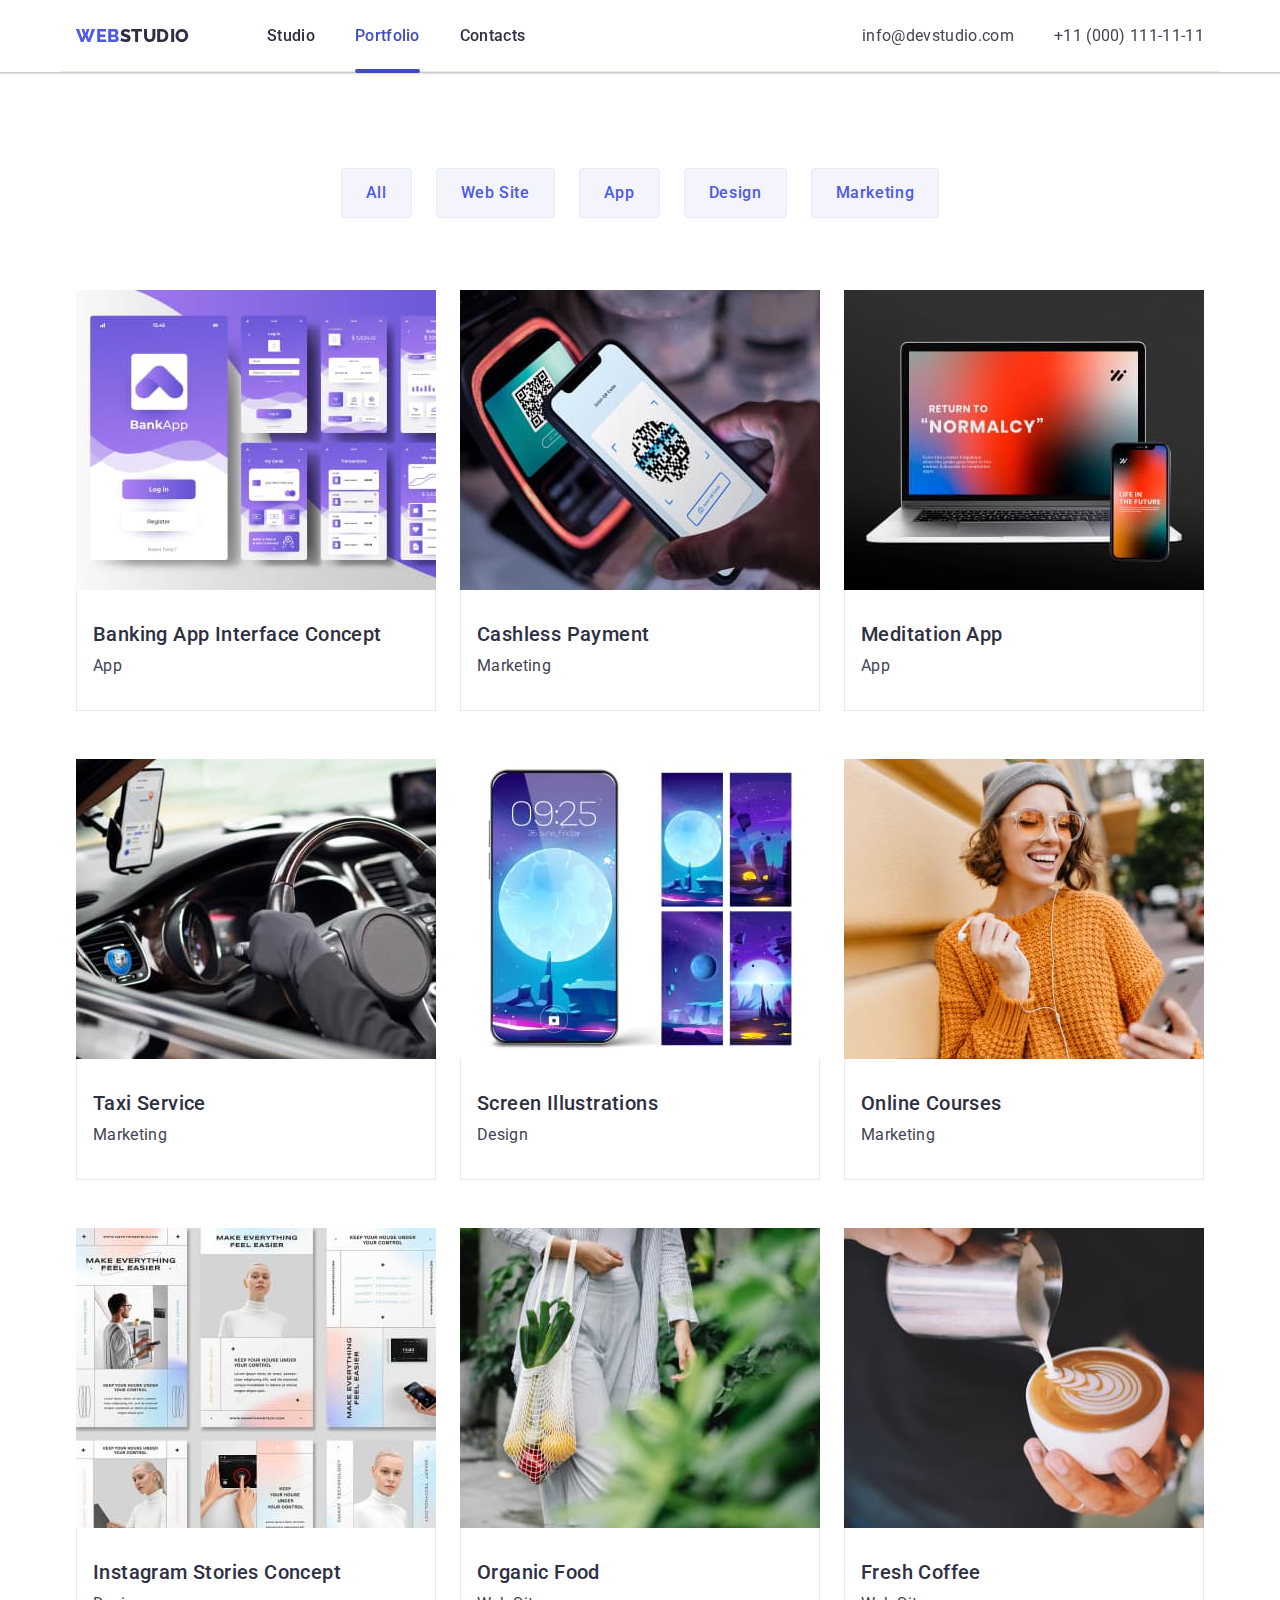
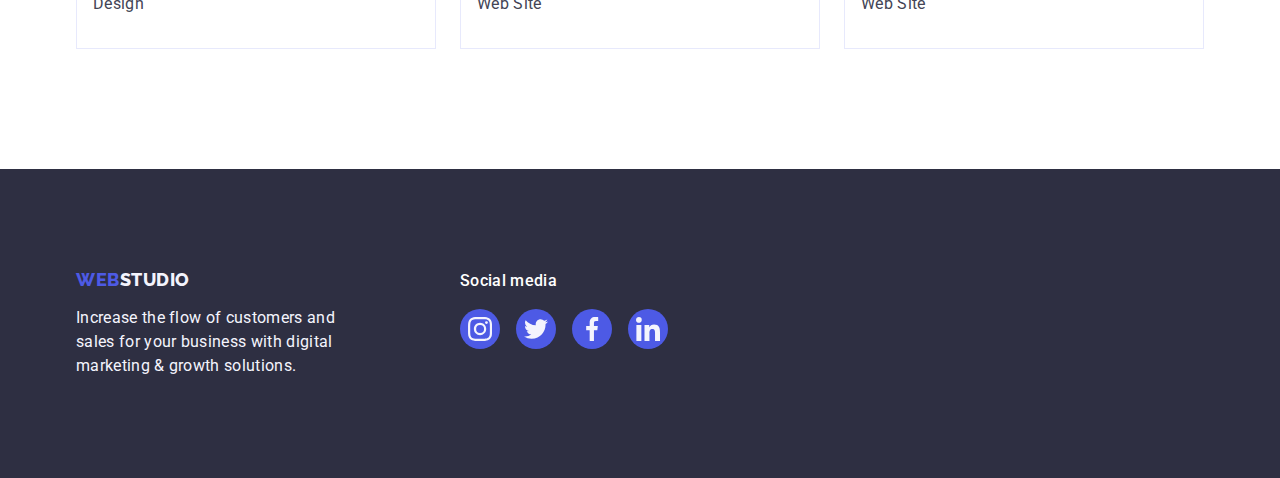
==== portfolio.html @ e68cadf0 "Initial commit" ====
<!DOCTYPE html>
<html lang="en">
  <head>
    <meta charset="UTF-8" />
    <meta name="viewport" content="width=device-width, initial-scale=1.0" />
    <!--
      ================================
          Style normalization link
      ================================
    -->
    <link
      rel="stylesheet"
      href="https://cdn.jsdelivr.net/npm/modern-normalize@2.0.0/modern-normalize.min.css"
    />
    <!--
      ================================
          Fonts
      ================================
    -->
    <link rel="preconnect" href="https://fonts.googleapis.com" />
    <link rel="preconnect" href="https://fonts.gstatic.com" crossorigin />
    <link
      href="https://fonts.googleapis.com/css2?family=Raleway:wght@800&family=Roboto:wght@400;500;700&display=swap"
      rel="stylesheet"
    />
    <!--
        ================================
           Connecting additional pages
        ================================
      -->
    <link rel="stylesheet" href="./css/style.css" />
    <!--
        ================================
           Page's name
        ================================
      -->
    <title>Portfolio</title>
  </head>

  <body>
    <header class="section header">
      <!--
        ================================
           Top line
        ================================
      -->
      <div class="top-line placement-in-a-line container">
        <nav class="placement-in-a-line nav">
          <!--Logo-->
          <a class="link logo" href="./index.html">
            web<span class="logo-studio">Studio</span>
          </a>

          <ul class="placement-in-a-line list navigation-box">
            <li>
              <a class="link text-link" href="./index.html"> Studio </a>
            </li>

            <li>
              <a class="link text-link current" href="./portfolio.html">
                Portfolio
              </a>
            </li>

            <li class="link-box">
              <a class="link text-link" href=""> Contacts </a>
            </li>
          </ul>
        </nav>

        <address class="contacts">
          <ul class="list placement-in-a-line navigation-box">
            <li>
              <a class="link contact-box" href="mailto:info@devstudio.com">
                info@devstudio.com
              </a>
            </li>

            <li>
              <a class="link contact-box" href="tel:+110001111111">
                +11 (000) 111-11-11
              </a>
            </li>
          </ul>
        </address>
      </div>
    </header>

    <main>
      <section class="section portfolio">
        <div class="container">
          <h1 class="visually-hidden">Our projects</h1>
          <!--
         ================================
             Filter
         ================================
        -->
          <ul class="list placement-in-a-line filter-button-box">
            <li>
              <button class="portfolio-button" type="button">All</button>
            </li>
            <li>
              <button class="portfolio-button" type="button">Web Site</button>
            </li>
            <li>
              <button class="portfolio-button" type="button">App</button>
            </li>
            <li>
              <button class="portfolio-button" type="button">Design</button>
            </li>
            <li>
              <button class="portfolio-button" type="button">Marketing</button>
            </li>
          </ul>

          <!--
         ================================
             Our projects
         ================================
        -->
          <ul class="list placement-in-a-line project-cards">
            <li class="card-of-project">
              <a class="link project-link" href="">
                <div class="parents-img-project">
                  <img
                    src="./images/portfolio-images/img11-1.jpg"
                    alt="Banking App Interface Concept's photo"
                    width="360"
                  />
                  <p class="project-text">
                    14 Stylish and User-Friendly App Design Concepts · Task
                    Manager App · Calorie Tracker App · Exotic Fruit Ecommerce
                    App · Cloud Storage App
                  </p>
                </div>
                <div class="description-project-card">
                  <h2 class="card-project-name">
                    Banking App Interface Concept
                  </h2>
                  <p class="card-project-text">App</p>
                </div>
              </a>
            </li>

            <li class="card-of-project">
              <a class="link project-link" href="">
                <div class="parents-img-project">
                  <img
                    class="portfolio-img"
                    src="./images/portfolio-images/img11-2.jpg"
                    alt="Cashless Payment's photo"
                    width="360"
                  />
                  <p class="project-text">
                    14 Stylish and User-Friendly App Design Concepts · Task
                    Manager App · Calorie Tracker App · Exotic Fruit Ecommerce
                    App · Cloud Storage App
                  </p>
                </div>
                <div class="description-project-card">
                  <h2 class="card-project-name">Cashless Payment</h2>
                  <p class="card-project-text">Marketing</p>
                </div>
              </a>
            </li>

            <li class="card-of-project">
              <a class="link project-link" href="">
                <div class="parents-img-project">
                  <img
                    src="./images/portfolio-images/img11-3.jpg"
                    alt="Meditation App's photo"
                    width="360"
                  />
                  <p class="project-text">
                    14 Stylish and User-Friendly App Design Concepts · Task
                    Manager App · Calorie Tracker App · Exotic Fruit Ecommerce
                    App · Cloud Storage App
                  </p>
                </div>
                <div class="description-project-card">
                  <h2 class="card-project-name">Meditation App</h2>
                  <p class="card-project-text">App</p>
                </div>
              </a>
            </li>

            <li class="card-of-project">
              <a class="link project-link" href="">
                <div class="parents-img-project">
                  <img
                    src="./images/portfolio-images/img12-1.jpg"
                    alt="Taxi Service's photo"
                    width="360"
                  />
                  <p class="project-text">
                    14 Stylish and User-Friendly App Design Concepts · Task
                    Manager App · Calorie Tracker App · Exotic Fruit Ecommerce
                    App · Cloud Storage App
                  </p>
                </div>
                <div class="description-project-card">
                  <h2 class="card-project-name">Taxi Service</h2>
                  <p class="card-project-text">Marketing</p>
                </div>
              </a>
            </li>

            <li class="card-of-project">
              <a class="link project-link" href="">
                <div class="parents-img-project">
                  <img
                    src="./images/portfolio-images/img12-2.jpg"
                    alt="Screen Illustrations's photo"
                    width="360"
                  />
                  <p class="project-text">
                    14 Stylish and User-Friendly App Design Concepts · Task
                    Manager App · Calorie Tracker App · Exotic Fruit Ecommerce
                    App · Cloud Storage App
                  </p>
                </div>
                <div class="description-project-card">
                  <h2 class="card-project-name">Screen Illustrations</h2>
                  <p class="card-project-text">Design</p>
                </div>
              </a>
            </li>

            <li class="card-of-project">
              <a class="link project-link" href="">
                <div class="parents-img-project">
                  <img
                    src="./images/portfolio-images/img12-3.jpg"
                    alt="Online Courses's photo"
                    width="360"
                  />
                  <p class="project-text">
                    14 Stylish and User-Friendly App Design Concepts · Task
                    Manager App · Calorie Tracker App · Exotic Fruit Ecommerce
                    App · Cloud Storage App
                  </p>
                </div>
                <div class="description-project-card">
                  <h2 class="card-project-name">Online Courses</h2>
                  <p class="card-project-text">Marketing</p>
                </div>
              </a>
            </li>

            <li class="card-of-project">
              <a class="link project-link" href="">
                <div class="parents-img-project">
                  <img
                    src="./images/portfolio-images/img13-1.jpg"
                    alt="Instagram Stories Concept's photo"
                    width="360"
                  />
                  <p class="project-text">
                    14 Stylish and User-Friendly App Design Concepts · Task
                    Manager App · Calorie Tracker App · Exotic Fruit Ecommerce
                    App · Cloud Storage App
                  </p>
                </div>
                <div class="description-project-card">
                  <h2 class="card-project-name">Instagram Stories Concept</h2>
                  <p class="card-project-text">Design</p>
                </div>
              </a>
            </li>

            <li class="card-of-project">
              <a class="link project-link" href="">
                <div class="parents-img-project">
                  <img
                    src="./images/portfolio-images/img13-2.jpg"
                    alt="Organic Food's photo"
                    width="360"
                  />
                  <p class="project-text">
                    14 Stylish and User-Friendly App Design Concepts · Task
                    Manager App · Calorie Tracker App · Exotic Fruit Ecommerce
                    App · Cloud Storage App
                  </p>
                </div>
                <div class="description-project-card">
                  <h2 class="card-project-name">Organic Food</h2>
                  <p class="card-project-text">Web Site</p>
                </div>
              </a>
            </li>

            <li class="card-of-project">
              <a class="link project-link" href="">
                <div class="parents-img-project">
                  <img
                    src="./images/portfolio-images/img13-3.jpg"
                    alt="Fresh Coffee's photo"
                    width="360"
                  />
                  <p class="project-text">
                    14 Stylish and User-Friendly App Design Concepts · Task
                    Manager App · Calorie Tracker App · Exotic Fruit Ecommerce
                    App · Cloud Storage App
                  </p>
                </div>
                <div class="description-project-card">
                  <h2 class="card-project-name">Fresh Coffee</h2>
                  <p class="card-project-text">Web Site</p>
                </div>
              </a>
            </li>
          </ul>
        </div>
      </section>
    </main>

    <!--
      ================================
          Footer
      ================================
    -->
    <footer class="footer-box section">
      <div class="container placement-in-a-line footer-container">
        <div class="footer-logo-box">
          <a class="link logo logo-footer" href="./index.html">
            Web<span class="logo-studio-footer">Studio</span>
          </a>

          <p class="paragraf-box">
            Increase the flow of customers and sales for your business with
            digital marketing & growth solutions.
          </p>
        </div>

        <div>
          <p class="social-title">Social media</p>
          <ul class="placement-in-a-line list social-footer-links">
            <li class="social-links-list">
              <a
                class="link link-icons"
                href="https://www.instagram.com/"
                target="_blank"
              >
                <svg class="icon" width="24" height="24">
                  <use href="./images/icons.svg#icon-f-instagram"></use>
                </svg>
              </a>
            </li>

            <li class="social-links-list">
              <a
                class="link link-icons"
                href="https://twitter.com/"
                target="_blank"
              >
                <svg class="icon" width="24" height="24">
                  <use href="./images/icons.svg#icon-f-twitter"></use>
                </svg>
              </a>
            </li>

            <li class="social-links-list">
              <a
                class="link link-icons"
                href="https://www.facebook.com/"
                target="_blank"
              >
                <svg class="icon" width="24" height="24">
                  <use href="./images/icons.svg#icon-f-facebook"></use>
                </svg>
              </a>
            </li>

            <li class="social-links-list">
              <a
                class="link link-icons"
                href="https://www.linkedin.com/"
                target="_blank"
              >
                <svg class="icon" width="24" height="24">
                  <use href="./images/icons.svg#icon-f-linkedin"></use>
                </svg>
              </a>
            </li>
          </ul>
        </div>
      </div>
    </footer>
  </body>
</html>
---- css/style.css ----
:root {
  --cloud: #f4f4fd;
  --cornflower: #e7e9fc;
  --dairy: #fcfcfc;
  --iris: #4d5ae5;
  --green: #31d0aa;
  --light-slate: #8e8f99;
  --navy-blue: #2e2f42;
  --ocean: #404bbf;
  --white: #fff;
  --slate: #434455;
}

/**
  |============================
  | Base styles
  |============================
*/
body {
  font-family: "Roboto", sans-serif;
  color: var(--slate);
  background: var(--white);
}

*,
*::before,
*::after {
  box-sizing: border-box;
}

.container {
  width: 1158px;
  margin: 0 auto;
  padding: 0 15px;
}

.link {
  text-decoration: none;
}

.list {
  list-style: none;
}

.placement-in-a-line {
  display: flex;
  flex-direction: row;
}

h1,
h2,
h3,
h4,
h5,
h6,
p {
  margin-top: 0;
  margin-bottom: 0;
}

ul,
ol {
  margin-top: 0;
  margin-bottom: 0;
  padding-left: 0;
}

.section {
  margin: 0;
}

img {
  display: block;
  max-width: 100%;
}

.visually-hidden {
  position: absolute;
  width: 1px;
  height: 1px;
  margin: -1px;
  border: 0;
  padding: 0;

  white-space: nowrap;
  clip-path: inset(100%);
  clip: rect(0 0 0 0);
  overflow: hidden;
}

/*
=========================================
      Header
=========================================
*/
.header {
  position: sticky;
  top: 0;
  background-color: var(--white);
  box-shadow: 0px 2px 1px rgba(46, 47, 66, 0.08),
    0px 1px 1px rgba(46, 47, 66, 0.16), 0px 1px 6px rgba(46, 47, 66, 0.08);
}

.top-line {
  display: flex;
  height: 72px;
  align-items: center;
  justify-content: space-between;
  border-bottom: 1px solid #e7e9fc;
}

.nav {
  align-items: center;
}

.logo {
  width: 115px;
  margin-right: 76px;
  font-family: "Raleway", sans-serif;
  font-weight: 800;
  font-size: 18px;
  line-height: 1.17;
  letter-spacing: 0.03em;
  text-transform: uppercase;
  color: var(--iris);
}

.logo-studio {
  color: var(--navy-blue);
}

.navigation-box {
  gap: 40px;
}

.text-link {
  display: block;
  align-items: center;
  justify-content: center;
  position: relative;
  padding: 24px 0;
  font-weight: 500;
  font-size: 16px;
  line-height: 1.5;
  letter-spacing: 0.02em;
  color: var(--navy-blue);
  transition: color 250ms cubic-bezier(0.4, 0, 0.2, 1);
}

.text-link:hover,
.text-link:focus {
  color: var(--ocean);
}

.text-link.current {
  color: var(--ocean);
}

.text-link.current::after {
  content: "";
  position: absolute;
  left: 0;
  bottom: -1px;
  width: 100%;
  height: 4px;
  border-radius: 2px;
  background-color: var(--ocean);
}

.text-link .contacts {
  font-style: normal;
}

.contacts {
  font-style: normal;
}

.contact-box {
  font-size: 16px;
  line-height: 1.5;
  letter-spacing: 0.02em;
  color: var(--slate);
  transition: color 250ms cubic-bezier(0.4, 0, 0.2, 1);
}

.contact-box:hover,
.contact-box:focus {
  color: var(--ocean);
}

/* Main
=============================================
   1. Effective Solutions for Your Business
=============================================
*/
.title-background-box {
  max-width: 1440px;
  margin: 0 auto;
  padding: 188px 0;
  background: var(--navy-blue);
  background-image: linear-gradient(
      to bottom,
      rgba(46, 47, 66, 0.7),
      rgba(46, 47, 66, 0.7)
    ),
    url(../images/main-images/people-office.jpg);
  background-repeat: no-repeat;
  background-position: center;
  background-size: cover;
}

.title-box {
  width: 1358px;
  padding: 188px auto;
}

.main-title {
  max-width: 496px;
  margin-right: auto;
  margin-left: auto;
  margin-bottom: 48px;
  font-size: 56px;
  line-height: 1.07;
  text-align: center;
  letter-spacing: 0.02em;
  color: var(--white);
}

.main-button {
  display: block;
  min-width: 169px;
  height: 56px;
  margin-right: auto;
  margin-left: auto;
  font-family: "Roboto", sans-serif;
  font-weight: 500;
  font-size: 16px;
  line-height: 1.5;
  letter-spacing: 0.04em;
  color: var(--white);
  border: none;
  background-color: var(--iris);
  border-radius: 4px;
  cursor: pointer;
  transition: background-color 250ms cubic-bezier(0.4, 0, 0.2, 1);
}

.main-button:hover,
.main-button:focus {
  background-color: var(--ocean);
  cursor: pointer;
}

/* 
=============================================
   2. Advantages
=============================================
*/
.main-advantages-section {
  padding: 120px 0;
}

.advantages-gap {
  gap: 24px;
}

.icon-box {
  display: flex;
  width: 264px;
  height: 112px;
  margin-bottom: 8px;
  align-items: center;
  justify-content: center;
  background-color: var(--cloud);
  border-radius: 4px;
  margin-bottom: 8px;
}

.advantages-card {
  width: calc((100% - 72px) / 4);
}

.advantages-title {
  margin-bottom: 8px;
  font-weight: 500;
  font-size: 20px;
  line-height: 1.2;
  letter-spacing: 0.02em;
  color: var(--navy-blue);
}

.advantages-text {
  font-size: 16px;
  line-height: 1.5;
  letter-spacing: 0.02em;
  color: var(--slate);
}

/* 
=============================================
   3. What are we doing
=============================================
*/
.main-opportunities-section {
  padding-bottom: 120px;
}

.opportunities-title {
  margin-bottom: 72px;
  font-size: 36px;
  line-height: 1.11;
  text-align: center;
  letter-spacing: 0.02em;
  text-transform: capitalize;
  color: var(--navy-blue);
}

/* 
=============================================
   4. Our Team
=============================================
*/
.main-section-team {
  padding-top: 120px;
  padding-bottom: 120px;
  background-color: var(--cloud);
}

.card {
  box-shadow: 0px 1px 6px rgba(46, 47, 66, 0.08),
    0px 1px 1px rgba(46, 47, 66, 0.16), 0px 2px 1px rgba(46, 47, 66, 0.08);
  border-radius: 0px 0px 4px 4px;
  text-align: center;
  background-color: var(--white);
  transition: background-color 250ms cubic-bezier(0.4, 0, 0.2, 1);
}

.description-card {
  padding: 32px 0;
}

.card-name {
  margin-bottom: 8px;
  font-size: 20px;
  font-weight: 500;
  line-height: 1.2;
  letter-spacing: 0.02em;
  text-align: center;
  color: var(--navy-blue);
}

.card-text {
  margin-bottom: 8px;
  font-size: 16px;
  line-height: 1.5;
  letter-spacing: 0.02em;
  text-align: center;
  color: var(--slate);
}

.social-team-card {
  align-items: center;
  justify-content: center;
  gap: 24px;
}

.social-card-item {
  width: 40px;
  height: 40px;
}

.link-team-icons {
  display: flex;
  align-items: center;
  justify-content: center;
  width: 100%;
  height: 100%;
  border-radius: 50%;
  fill: var(--cloud);
  background-color: var(--iris);
  transition: background-color 250ms cubic-bezier(0.4, 0, 0.2, 1);
}

.link-team-icons:hover,
.link-team-icons:focus {
  background-color: var(--ocean);
}

.icon {
  fill: var(--cloud);
}

/**
  |============================
  | 5. Customers
  |============================
*/

.customers {
  padding: 120px 0;
}

.customers-list {
  gap: 24px;
}

.customers-link-list {
  width: calc((100% - 120px) / 6);
  height: 88px;
}

.customers-link {
  width: 100%;
  height: 100%;
  border: 1px solid var(--light-slate);
  border-radius: 4px;
  display: flex;
  justify-content: center;
  align-items: center;
  color: var(--light-slate);
  fill: var(--light-slate);
  transition: border-color 250ms cubic-bezier(0.4, 0, 0.2, 1),
    color 250ms cubic-bezier(0.4, 0, 0.2, 1);
}

.customers-link:hover,
.customers-link:focus {
  fill: var(--ocean);
  color: var(--ocean);
  border-color: var(--ocean);
}
/* 
=============================================
   Portfolio
=============================================
*/
.portfolio {
  padding-top: 96px;
  padding-bottom: 120px;
}

.filter-button-box {
  margin-bottom: 72px;
  gap: 24px;
  justify-content: center;
}

.portfolio-button {
  display: block;
  padding: 12px 24px 12px 24px;
  font-family: "Roboto", sans-serif;
  font-weight: 500;
  font-size: 16px;
  line-height: 1.5;
  letter-spacing: 0.04em;
  color: var(--iris);
  background-color: var(--cloud);
  border-radius: 4px;
  border: 1px solid var(--cornflower);
  transition: color 250ms cubic-bezier(0.4, 0, 0.2, 1),
    background-color 250ms cubic-bezier(0.4, 0, 0.2, 1),
    border-color 250ms cubic-bezier(0.4, 0, 0.2, 1),
    box-shadow 250ms cubic-bezier(0.4, 0, 0.2, 1);
}

.portfolio-button:hover,
.portfolio-button:focus {
  color: var(--white);
  background-color: var(--ocean);
  cursor: pointer;
  border: 1px solid transparent;

  box-shadow: 0px 3px 1px rgba(0, 0, 0, 0.1), 0px 2px 1px rgba(0, 0, 0, 0.08),
    0px 2px 2px rgba(0, 0, 0, 0.12);
}

.project-cards {
  flex-wrap: wrap;
  column-gap: 24px;
  row-gap: 48px;
}

.card-of-project {
}

.project-link {
  display: block;
  transition: box-shadow 250ms cubic-bezier(0.4, 0, 0.2, 1);
}

.project-link:hover,
.project-link:focus {
  box-shadow: 0px 1px 6px rgba(46, 47, 66, 0.08),
    0px 1px 1px rgba(46, 47, 66, 0.16), 0px 2px 1px rgba(46, 47, 66, 0.08);
}

.parents-img-project {
  position: relative;
  overflow: hidden;
}

.project-link:hover .project-text,
.project-link:focus .project-text {
  box-shadow: 0px 1px 6px rgba(46, 47, 66, 0.08),
    0px 1px 1px rgba(46, 47, 66, 0.16), 0px 2px 1px rgba(46, 47, 66, 0.08);
  transform: translateY(0%);
}

.project-text {
  position: absolute;
  top: 0;
  left: 0;
  width: 100%;
  height: 100%;
  transform: translateY(100%);
  transition: transform 250ms cubic-bezier(0.4, 0, 0.2, 1);
  padding: 40px 32px;
  font-size: 16px;
  line-height: 1.5;
  letter-spacing: 0.02em;
  color: var(--cloud);
  background: var(--iris);
}

.card-of-project:hover .project-text,
.card-of-project:focus .project-text {
  transform: translateY(0);
}

.description-project-card {
  padding: 32px 16px;
  border: 1px solid var(--cornflower);
  border-top: none;
}

.filter-button-box {
}
.card-project-name {
  margin-bottom: 8px;
  font-size: 20px;
  font-weight: 500;
  line-height: 1.2;
  letter-spacing: 0.02em;
  color: var(--navy-blue);
}

.card-project-text {
  font-size: 16px;
  line-height: 1.5;
  letter-spacing: 0.02em;
  color: var(--slate);
}

/* 
=============================================
   Footer
=============================================
*/
.footer-box {
  padding: 100px 0;
}

.footer-container {
  align-items: baseline;
}

.footer-logo-box {
  margin-right: 120px;
}

.logo-footer {
  display: inline-block;
  margin-bottom: 16px;
}

.logo-studio-footer {
  color: var(--cloud);
}

.footer-box {
  background: var(--navy-blue);
}

.paragraf-box {
  width: 264px;
  line-height: 1.5;
  letter-spacing: 0.02em;
  color: var(--cloud);
}

.social-title {
  margin-bottom: 16px;
  font-size: 16px;
  font-weight: 500;
  line-height: 1.5;
  letter-spacing: 0.02em;
  color: var(--white);
}

.social-footer-links {
  display: flex;
  gap: 16px;
  flex-shrink: 0;
  align-self: flex-end;
}

.social-footer-links .link-icons {
  display: flex;
  justify-content: center;
  align-items: center;
  width: 40px;
  height: 40px;
  border-radius: 50%;
  fill: var(--cloud);
  background-color: var(--iris);
  transition: background-color 250ms cubic-bezier(0.4, 0, 0.2, 1);
}

.link-icons:hover,
.link-icons:focus {
  background-color: var(--green);
}

/**
  |============================
  | Modal window
  |============================
*/

.data-modal {
  position: fixed;
  top: 0;
  left: 0;
  width: 100%;
  height: 100%;
  background-color: rgba(46, 47, 66, 0.4);
  transition: opacity 250ms cubic-bezier(0.4, 0, 0.2, 1),
    visibility 250ms cubic-bezier(0.4, 0, 0.2, 1);
}

.is-hidden {
  opacity: 0;
  visibility: hidden;
  pointer-events: none;
}

.modal-card {
  position: absolute;
  top: 50%;
  left: 50%;
  transform: translate(-50%, -50%) scale(1);
  width: 408px;
  min-height: 584px;
  background: var(--dairy);
  box-shadow: 0px 1px 1px rgba(0, 0, 0, 0.14), 0px 1px 3px rgba(0, 0, 0, 0.12),
    0px 2px 1px rgba(0, 0, 0, 0.2);
  border-radius: 4px;
  transition: transform 250ms cubic-bezier(0.4, 0, 0.2, 1);
}

.data-modal-close {
  position: absolute;
  top: 24px;
  right: 24px;
  width: 24px;
  height: 24px;
  border-radius: 50%;
  display: flex;
  align-items: center;
  justify-content: center;
  background-color: var(--cornflower);
  border: 1px solid rgba(0, 0, 0, 0.1);
  padding: 0;
  cursor: pointer;
  transition: background-color 250ms cubic-bezier(0.4, 0, 0.2, 1),
    border 250ms cubic-bezier(0.4, 0, 0.2, 1);
}

.data-modal-close:hover,
.data-modal-close:focus {
  background-color: var(--ocean);
  border: none;
  fill: var(--white);
}

.icon-modal {
  scale: 3;
  transition: fill 250ms cubic-bezier(0.4, 0, 0.2, 1);
}

.icon-modal:hover,
.icon-modal:focus {
  fill: var(--white);
  fill: #ffffff;
}
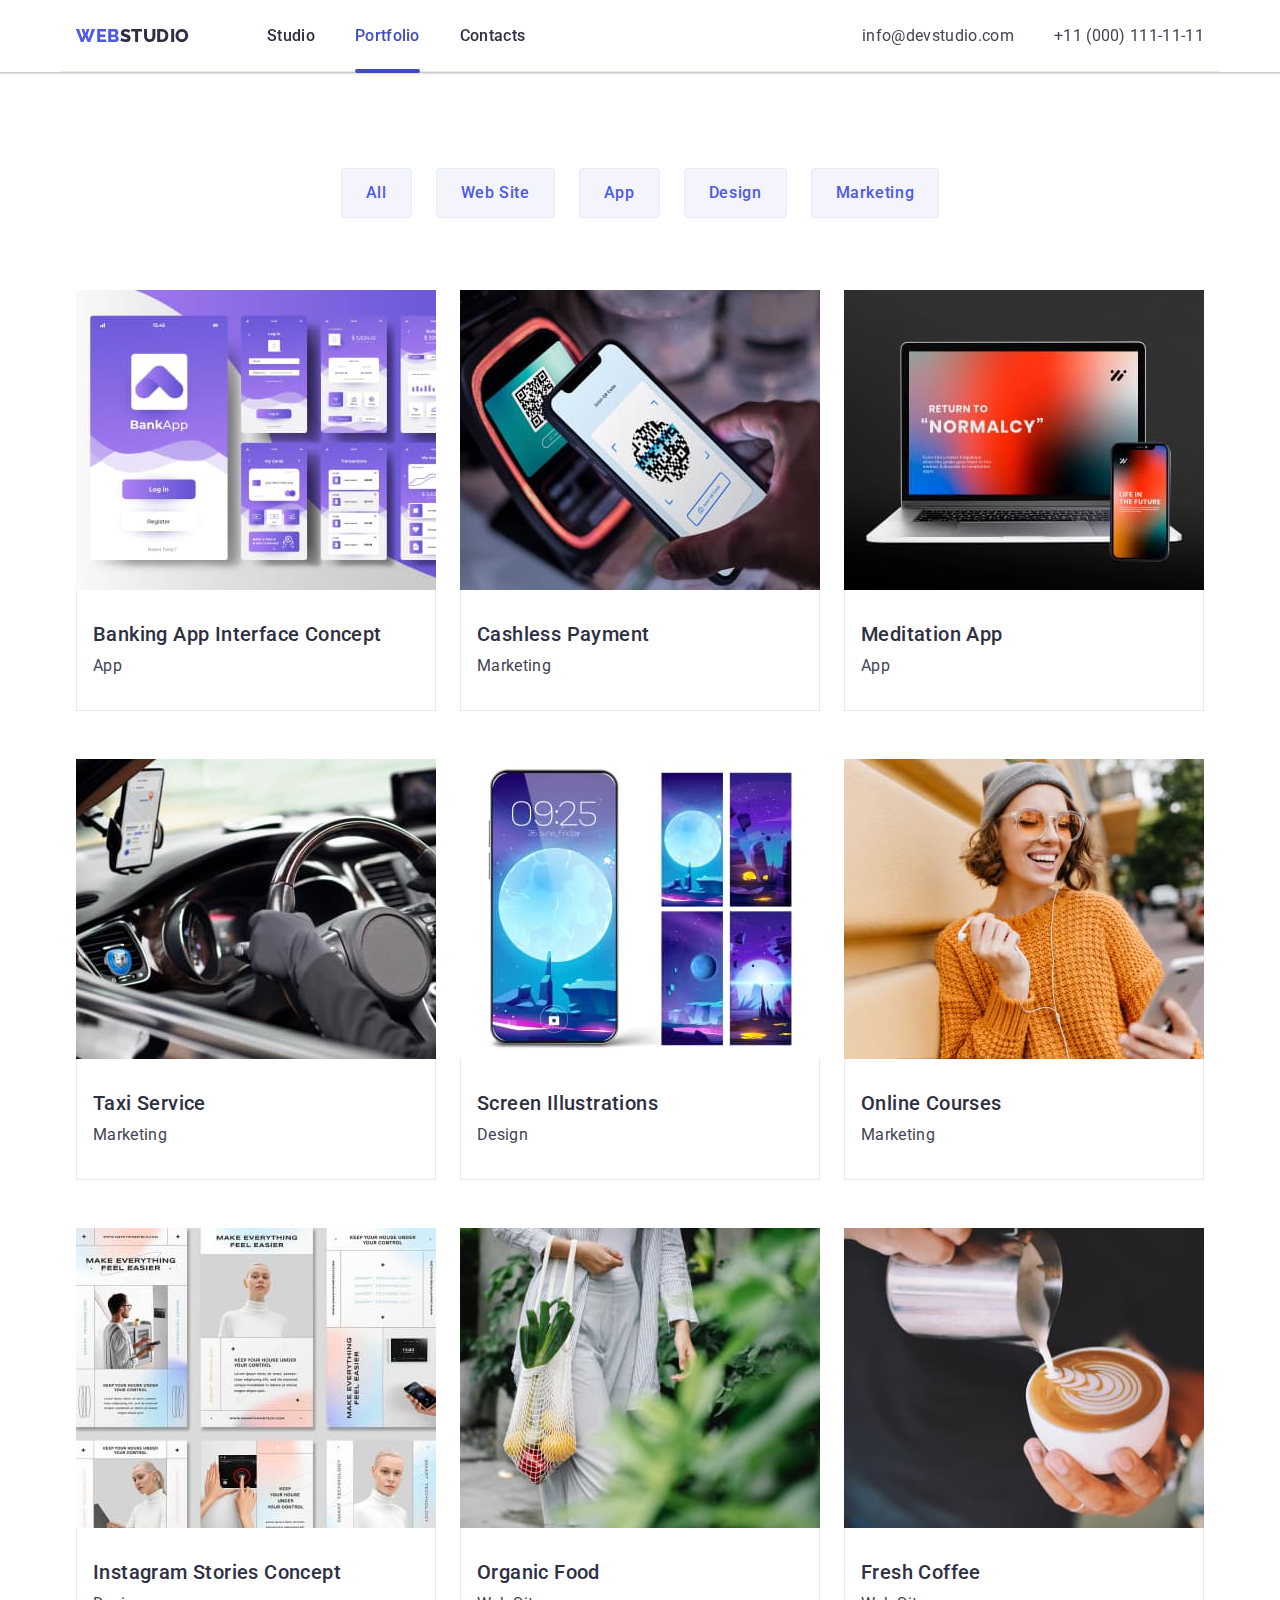
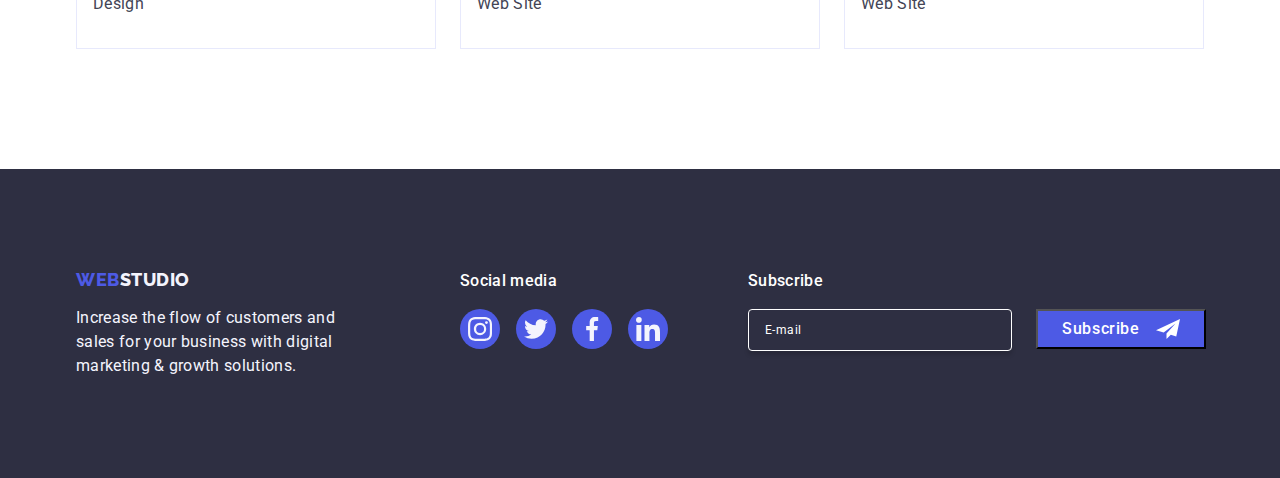
==== commit 4db14d79: "Add subscribe in portfolio footer" ====
--- a/portfolio.html
+++ b/portfolio.html
@@ -385,6 +385,25 @@
             </li>
           </ul>
         </div>
+
+        <div class="placement-in-a-line footer-subscribe">
+          <label class="social-title" for="useremail">
+            Subscribe
+            <input
+              class="subscribe-imput"
+              type="email"
+              name="useremail"
+              placeholder="E-mail"
+              required
+            />
+          </label>
+          <button class="subscribe-button" type="submit">
+            Subscribe
+            <svg class="subscribe-icon" width="24" height="24">
+              <use href="./images/icons.svg#plane-icon"></use>
+            </svg>
+          </button>
+        </div>
       </div>
     </footer>
   </body>
--- a/css/style.css
+++ b/css/style.css
@@ -6,6 +6,7 @@
   --green: #31d0aa;
   --light-slate: #8e8f99;
   --navy-blue: #2e2f42;
+  --navy-blue-modal: rgba(46, 47, 66, 0.4);
   --ocean: #404bbf;
   --white: #fff;
   --slate: #434455;
@@ -72,6 +73,10 @@
 img {
   display: block;
   max-width: 100%;
+}
+
+input {
+  font-family: inherit;
 }
 
 .visually-hidden {
@@ -621,6 +626,54 @@
   background-color: var(--green);
 }
 
+.footer-subscribe {
+  margin-left: 80px;
+  gap: 24px;
+  align-items: flex-start;
+}
+
+.subscribe-imput {
+  min-width: 264px;
+  min-height: 40px;
+  margin-top: 16px;
+  padding: 8px 16px;
+  font-size: 12px;
+  font-weight: 400;
+  line-height: 2;
+  letter-spacing: 0.04em;
+  border-radius: 4px;
+  border: 1px solid var(--white);
+  box-shadow: 0px 4px 4px 0px rgba(0, 0, 0, 0.15);
+  color: var(--white);
+  background-color: var(--navy-blue);
+}
+
+.subscribe-imput::placeholder {
+  font-size: 12px;
+  font-weight: 400;
+  line-height: 2;
+  letter-spacing: 0.04em;
+
+  color: var(--white);
+  background-color: var(--navy-blue);
+}
+
+.subscribe-button {
+  display: flex;
+  margin-top: 40px;
+  padding: 8px 24px;
+  gap: 16px;
+  max-height: 40px;
+  align-items: center;
+  font-size: 16px;
+  font-weight: 500;
+  line-height: 1.5;
+  letter-spacing: 0.04em;
+  color: var(--white);
+  fill: var(--white);
+  background-color: var(--iris);
+}
+
 /**
   |============================
   | Modal window
@@ -651,6 +704,7 @@
   transform: translate(-50%, -50%) scale(1);
   width: 408px;
   min-height: 584px;
+  padding: 72px 24px 24px 24px;
   background: var(--dairy);
   box-shadow: 0px 1px 1px rgba(0, 0, 0, 0.14), 0px 1px 3px rgba(0, 0, 0, 0.12),
     0px 2px 1px rgba(0, 0, 0, 0.2);
@@ -693,3 +747,123 @@
   fill: var(--white);
   fill: #ffffff;
 }
+
+.form-title {
+  margin-bottom: 16px;
+  color: var(--navy-blue);
+  text-align: center;
+  font-size: 16px;
+  font-weight: 500;
+  line-height: 1.5;
+  letter-spacing: 0.02em;
+}
+
+.form-box {
+  display: flex;
+  flex-direction: column;
+  gap: 8px;
+}
+
+.form-subtitle {
+  display: flex;
+  flex-direction: column;
+  color: var(--light-slate);
+  font-size: 12px;
+  line-height: 1.17;
+  letter-spacing: 0.04em;
+}
+
+.form-imput {
+  margin-top: 4px;
+  width: 360px;
+  height: 36px;
+  border-radius: 4px;
+  border: 1px solid var(--navy-blue-modal);
+  transition: border-color 250ms cubic-bezier(0.4, 0, 0.2, 1);
+}
+
+.form-imput:hover + .input-icon,
+.form-imput:focus + .input-icon {
+  border-color: var(--iris);
+}
+
+.form-accept:checked + .form-subtitle {
+  background-color: var(--ocean);
+  fill: #f4f4fd;
+  border: none;
+}
+
+.form-imput::placeholder {
+  border-color: var(--iris);
+}
+
+.form-textarea {
+  resize: none;
+  margin-top: 4px;
+  padding: 8px 16px;
+  width: 360px;
+  height: 102px;
+  border-radius: 4px;
+  border: 1px solid var(--navy-blue-modal);
+}
+
+.form-textarea::placeholder {
+  color: var(--navy-blue-modal);
+  font-size: 12px;
+  font-weight: 400;
+  line-height: 1.17;
+  letter-spacing: 0.04em;
+}
+
+.form-accept-box {
+  margin: 8px 0 24px 0;
+  padding: 0;
+}
+
+.form-accept {
+  width: 16px;
+  height: 16px;
+  margin-right: 8px;
+  border-radius: 2px;
+  border: 1px solid var(--navy-blue-modal);
+}
+
+.form-accept:checked + .form-accept-box > .form-text-accept {
+  background-color: var(--ocean);
+  fill: #f4f4fd;
+  border: none;
+}
+
+.form-text-accept {
+  margin: 0;
+  padding: 0;
+  color: var(--light-slate);
+  font-size: 12px;
+  font-weight: 400;
+  line-height: 1.16;
+  letter-spacing: 0.04em;
+}
+
+.form-button {
+  padding: 16px 64px;
+  align-self: center;
+
+  color: var(--white);
+  background-color: var(--iris);
+  font-size: 16px;
+  font-weight: 500;
+  line-height: 1.5;
+  letter-spacing: 0.04em;
+  transition: background-color 250ms cubic-bezier(0.4, 0, 0.2, 1);
+}
+
+.form-button:hover,
+.form-button:focus {
+  background-color: var(--ocean);
+  cursor: pointer;
+}
+
+.form-button:disabled {
+  background-color: var(--light-slate);
+  cursor: not-allowed;
+}
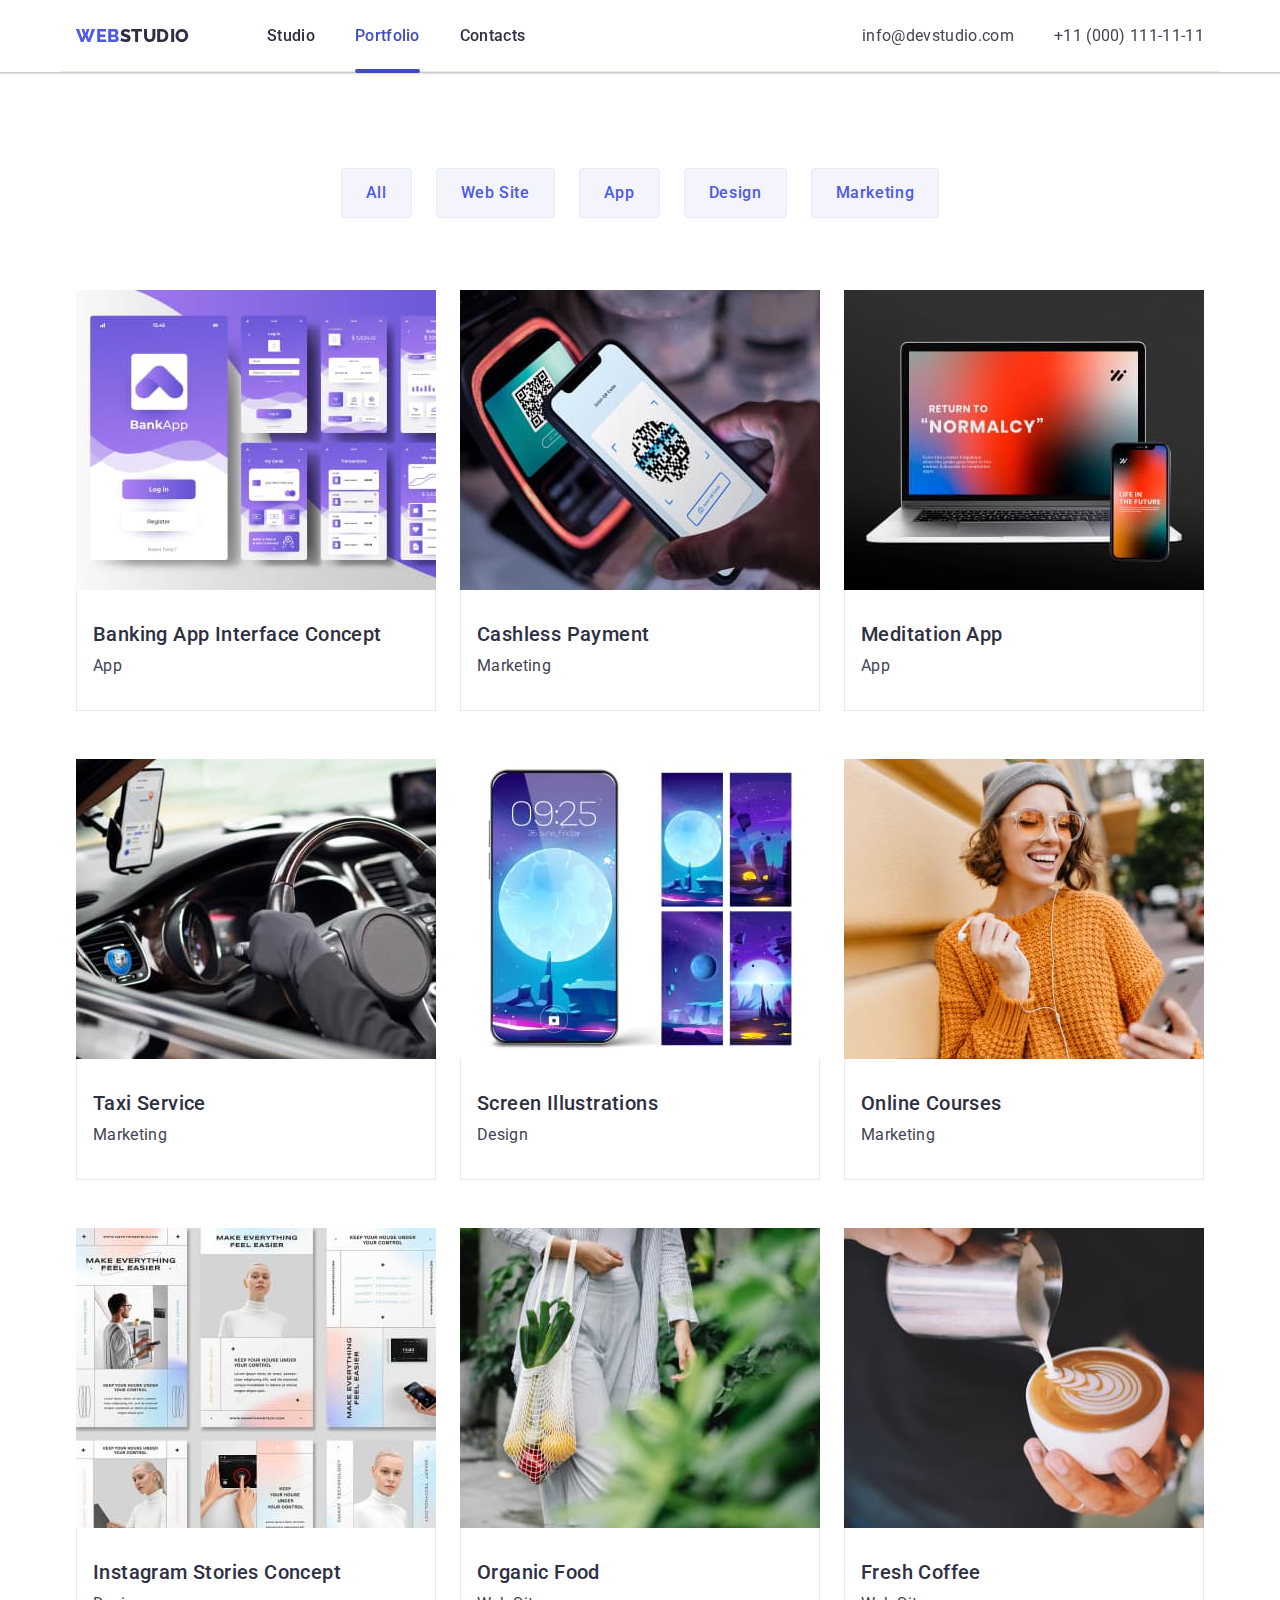
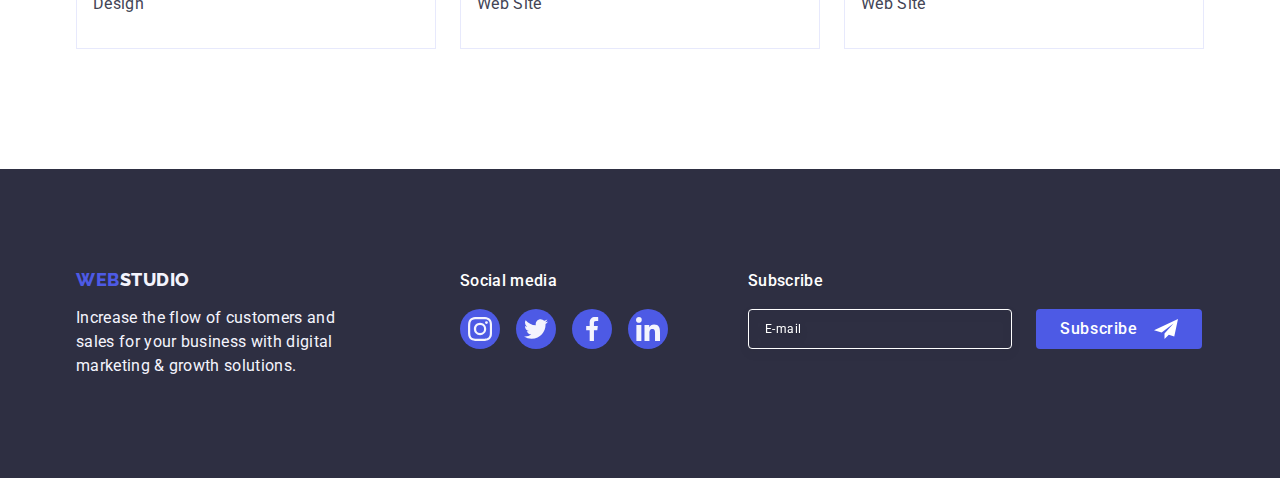
==== commit 67d4a459: "Incorrect footer" ====
--- a/portfolio.html
+++ b/portfolio.html
@@ -386,23 +386,25 @@
           </ul>
         </div>
 
-        <div class="placement-in-a-line footer-subscribe">
-          <label class="social-title" for="useremail">
-            Subscribe
-            <input
-              class="subscribe-imput"
-              type="email"
-              name="useremail"
-              placeholder="E-mail"
-              required
-            />
-          </label>
-          <button class="subscribe-button" type="submit">
-            Subscribe
-            <svg class="subscribe-icon" width="24" height="24">
-              <use href="./images/icons.svg#plane-icon"></use>
-            </svg>
-          </button>
+        <div class="footer-subscribe">
+          <p class="social-title">Subscribe</p>
+          <form class="footer-form">
+            <label class="social-title" for="useremail-footer">
+              <input
+                class="subscribe-imput"
+                type="email"
+                name="useremail-footer"
+                placeholder="E-mail"
+                required
+              />
+            </label>
+            <button class="subscribe-button" type="submit">
+              Subscribe
+              <svg class="subscribe-icon" width="24" height="24">
+                <use href="./images/icons.svg#plane-icon"></use>
+              </svg>
+            </button>
+          </form>
         </div>
       </div>
     </footer>
--- a/css/style.css
+++ b/css/style.css
@@ -628,24 +628,28 @@
 
 .footer-subscribe {
   margin-left: 80px;
+  align-items: flex-start;
+}
+
+.footer-form {
+  display: flex;
   gap: 24px;
-  align-items: flex-start;
 }
 
 .subscribe-imput {
-  min-width: 264px;
-  min-height: 40px;
-  margin-top: 16px;
-  padding: 8px 16px;
+  width: 264px;
+  height: 40px;
+
+  padding-left: 16px;
   font-size: 12px;
   font-weight: 400;
-  line-height: 2;
+  line-height: 1.5;
   letter-spacing: 0.04em;
   border-radius: 4px;
   border: 1px solid var(--white);
-  box-shadow: 0px 4px 4px 0px rgba(0, 0, 0, 0.15);
+  filter: drop-shadow(0px 4px 4px rgba(0, 0, 0, 0.15));
   color: var(--white);
-  background-color: var(--navy-blue);
+  background-color: transparent;
 }
 
 .subscribe-imput::placeholder {
@@ -653,18 +657,18 @@
   font-weight: 400;
   line-height: 2;
   letter-spacing: 0.04em;
-
   color: var(--white);
-  background-color: var(--navy-blue);
 }
 
 .subscribe-button {
   display: flex;
-  margin-top: 40px;
+
   padding: 8px 24px;
-  gap: 16px;
-  max-height: 40px;
-  align-items: center;
+  min-width: 165px;
+  height: 40px;
+  align-items: center;
+  justify-content: center;
+  font-family: "Roboto", sans-serif;
   font-size: 16px;
   font-weight: 500;
   line-height: 1.5;
@@ -672,6 +676,13 @@
   color: var(--white);
   fill: var(--white);
   background-color: var(--iris);
+  cursor: pointer;
+  border: none;
+  border-radius: 4px;
+}
+
+.subscribe-icon {
+  margin-left: 16px;
 }
 
 /**
